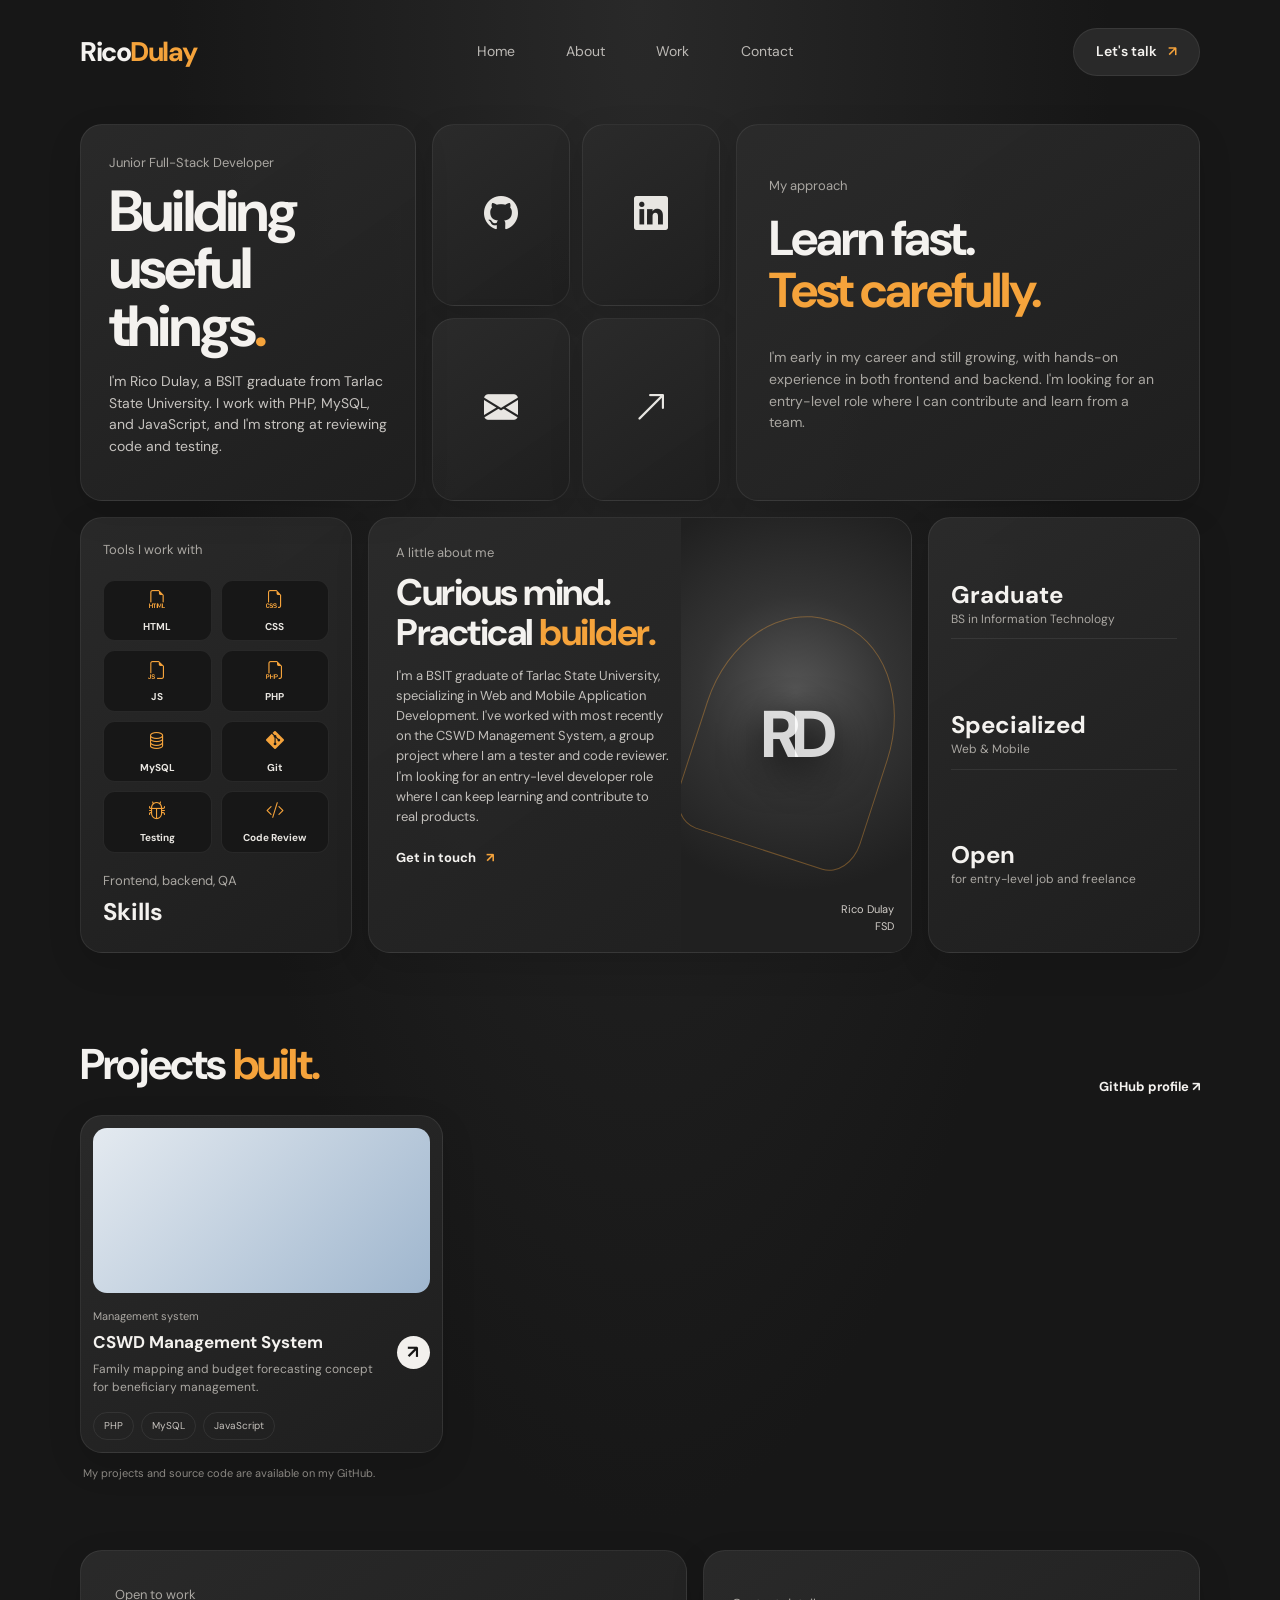
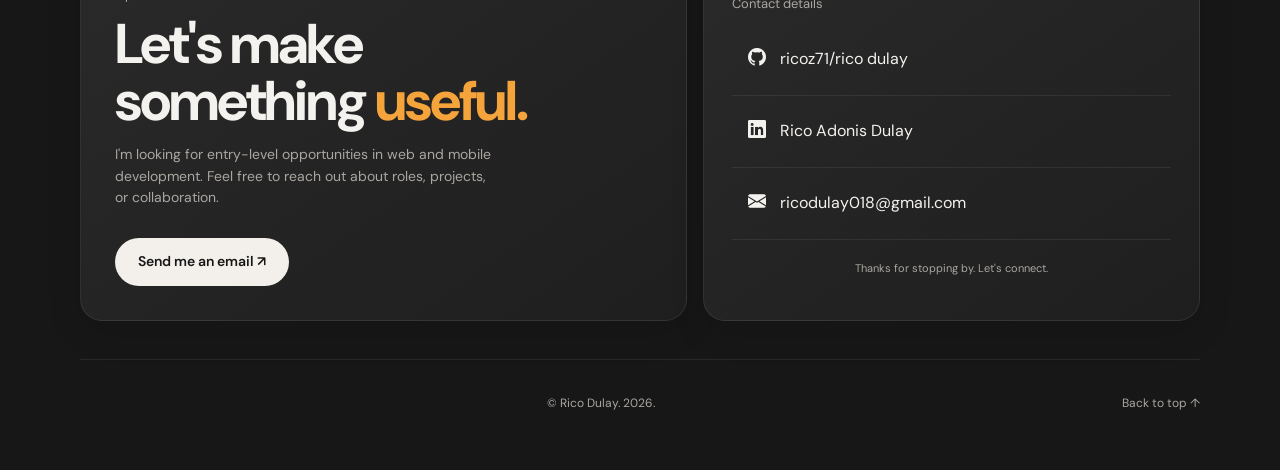
==== index.html @ 326ac839 "Renamed Home_Page.html to index.html" ====
<!DOCTYPE html>
<html lang="en">
<head>
  <meta charset="UTF-8">
  <meta name="viewport" content="width=device-width, initial-scale=1.0">
  <meta name="description" content="Rico Dulay — Full-Stack Developer portfolio. Explore selected projects, skills, and contact information.">
  <meta name="theme-color" content="#171717">
  <title>Rico Dulay | Full-Stack Developer</title>
  <link rel="preconnect" href="https://fonts.googleapis.com">
  <link rel="preconnect" href="https://fonts.gstatic.com" crossorigin>
  <link href="https://fonts.googleapis.com/css2?family=DM+Sans:wght@400;500;600;700;800&display=swap" rel="stylesheet">
  <link rel="stylesheet" href="https://cdn.jsdelivr.net/npm/bootstrap-icons@1.11.3/font/bootstrap-icons.min.css">
  <link rel="stylesheet" href="design.css">
</head>
<body>
  <header class="site-header">
    <a class="brand" href="#home" aria-label="Rico Dulay home">Rico<span>Dulay</span></a>
    <button class="menu-toggle" aria-label="Toggle navigation" aria-expanded="false">☰</button>
    <nav class="nav" aria-label="Main navigation">
      <a href="#home">Home</a>
      <a href="#about">About</a>
      <a href="#work">Work</a>
      <a href="#contact">Contact</a>
    </nav>
    <a class="talk-link" href="#contact">Let's talk <span>↗</span></a>
  </header>

    <main id="home" class="page-shell">
  <section class="hero-grid" aria-label="Introduction">
    <article class="card intro-card">
      <p class="eyebrow">Junior Full-Stack Developer</p>
      <h1>Building<br>useful things<span>.</span></h1>
      <p class="intro-copy">I'm Rico Dulay, a BSIT graduate from Tarlac State University. I work with PHP, MySQL, and JavaScript, and I'm strong at reviewing code and testing.</p>
    </article>

  <div class="social-grid" aria-label="Social links">
    <a class="card social-tile" href="https://github.com/ricoz71" target="_blank" rel="noopener noreferrer" aria-label="GitHub"><i class="bi bi-github"></i></a>
    <a class="card social-tile" href="https://www.linkedin.com/in/rico-adonis-dulay-2a77072b2/" target="_blank" rel="noopener noreferrer" aria-label="LinkedIn"><i class="bi bi-linkedin"></i></a>
    <a class="card social-tile" href="mailto:ricodulay018@gmail.com" aria-label="Email"><i class="bi bi-envelope-fill"></i></a>
    <a class="card social-tile" href="#work" aria-label="Projects"><i class="bi bi-arrow-up-right"></i></a>
  </div>

  <article class="card statement-card">
    <p class="eyebrow">My approach</p>
    <h2>Learn fast.<br><span>Test carefully.</span></h2>
    <p>I'm early in my career and still growing, with hands-on experience in both frontend and backend. I'm looking for an entry-level role where I can contribute and learn from a team.</p>
  </article>
</section>

    <section id="about" class="content-grid section-anchor">
      <article class="card skills-card">
  <p class="eyebrow">Tools I work with</p>
  <div class="skill-icons" aria-label="Technology skills">
    <span><i class="bi bi-filetype-html"></i>HTML</span>
    <span><i class="bi bi-filetype-css"></i>CSS</span>
    <span><i class="bi bi-filetype-js"></i>JS</span>
    <span><i class="bi bi-filetype-php"></i>PHP</span>
    <span><i class="bi bi-database"></i>MySQL</span>
    <span><i class="bi bi-git"></i>Git</span>
    <span><i class="bi bi-bug"></i>Testing</span>
    <span><i class="bi bi-code-slash"></i>Code Review</span>
  </div>
  <div class="card-bottom">
    <div><p class="eyebrow">Frontend, backend, QA</p><h3>Skills</h3></div>
  </div>
</article>

      <article class="card about-card">
        <div class="about-copy">
          <p class="eyebrow">A little about me</p>
          <h2>Curious mind.<br>Practical <span>builder.</span></h2>
          <p>I'm a BSIT graduate of Tarlac State University, specializing in Web and Mobile Application Development. 
            I've worked with most recently on the CSWD Management System, a group project where I am a tester and code reviewer. I'm looking for an entry-level developer role where I can keep learning and contribute to real products.</p>
          <a class="text-link" href="#contact">Get in touch <span>↗</span></a>
        </div>
        <div class="profile-art" aria-label="Decorative profile placeholder">
          <div class="profile-orbit"></div>
          <div class="profile-monogram">RD</div>
          <span class="profile-caption">Rico Dulay<br>FSD</span>
        </div>
      </article>

      <article class="card facts-card">
        <div class="fact"><strong>Graduate</strong><span>BS in Information Technology</span></div>
        <div class="fact"><strong>Specialized</strong><span>Web & Mobile</span></div>
        <div class="fact"><strong>Open</strong><span>for entry-level job and freelance  </span></div>
      </article>
    </section>

    <section id="work" class="work-section section-anchor">
      <div class="section-heading">
        <div><p class="eyebrow"></p><h2>Projects <span>built.</span></h2></div>
        <a class="text-link" href="https://github.com/ricoz71" target="_blank" rel="noopener noreferrer">GitHub profile ↗</a>
      </div>

      <div class="project-grid">
        <article class="card project-card">
          <div class="project-visual dashboard-visual">
            <!--add image sample para samps lang-->
          </div>
          <div class="project-info">
            <div><p class="eyebrow">Management system</p><h3>CSWD Management System</h3><p>Family mapping and budget forecasting concept for beneficiary management.</p></div>
            <a class="round-arrow small" href="https://github.com/" target="_blank" rel="noopener noreferrer" aria-label="View CSWD project">↗</a>
          </div>
          <div class="tags"><span>PHP</span><span>MySQL</span><span>JavaScript</span></div>
        </article>

        <!--<article class="card project-card">
          <div class="project-visual finance-visual">
            <div class="finance-label">MONTHLY OVERVIEW</div><div class="finance-total">₱ 24,580</div><div class="chart-bars"><i></i><i></i><i></i><i></i><i></i><i></i><i></i></div>
          </div>
          <div class="project-info">
            <div><p class="eyebrow">Personal project idea</p><h3>Personal Finance Tracker</h3><p>A dashboard concept for recording expenses and viewing spending trends.</p></div>
            <a class="round-arrow small" href="https://github.com/" target="_blank" rel="noopener noreferrer" aria-label="View finance project">↗</a>
          </div>
          <div class="tags"><span>HTML</span><span>CSS</span><span>JavaScript</span></div>
        </article> -->

      </div>
      <p class="project-note">My projects and source code are available on <a href="https://github.com/ricoz71" target="_blank" rel="noopener noreferrer">my GitHub</a>.</p>
    </section>

    <section id="contact" class="contact-grid section-anchor">
      <article class="card contact-intro">
        <p class="eyebrow">Open to work</p>
        <h2>Let's make<br>something <span>useful.</span></h2>
        <p>I'm looking for entry-level opportunities in web and mobile development. Feel free to reach out about roles, projects, or collaboration.</p>
        <a class="button button-light" href="mailto:ricodulay018@gmail.com">Send me an email ↗</a>
      </article>
      <article class="card contact-details">
        <p class="eyebrow">Contact details</p>
        <a href="https://github.com/ricoz71" target="_blank" rel="noopener noreferrer" aria-label="GitHub"><span class="contact-icon"> <i class="bi bi-github"></i></span><span>ricoz71/rico dulay</span></a>
        <a href="https://www.linkedin.com/in/rico-adonis-dulay-2a77072b2/" target="_blank" rel="noopener noreferrer" aria-label="LinkedIn"><span class="contact-icon"><i class="bi bi-linkedin"></i></span><span>Rico Adonis Dulay</span></a>
        <a href="mailto:ricodulay018@gmail.com" aria-label="Email"><span class="contact-icon"><i class="bi bi-envelope-fill"></i></span><span>ricodulay018@gmail.com</span></a>
        <p class="availability">Thanks for stopping by. Let's connect.</p>
      </article>
    </section>
  </main>

  <footer class="site-footer">
    <a><span></span></a>
    <p>© <span id="year"></span> Rico Dulay. 2026.</p>
    <a href="#home">Back to top ↑</a>
  </footer>
  <script src="script.js"></script>
</body>
</html>
---- design.css ----
@import url('https://fonts.googleapis.com/css2?family=DM+Sans:wght@400;500;600;700;800&display=swap');

:root {
  --bg: #171717;
  --panel: #222222;
  --panel-soft: #292929;
  --border: rgba(255, 255, 255, .075);
  --text: #f4f2ef;
  --muted: #aaa7a2;
  --accent: #f5a33b;
  --radius: 22px;
}

* {
  box-sizing: border-box;
}

html {
  scroll-behavior: smooth;
  scroll-padding-top: 100px;
}

body {
  margin: 0;
  background: radial-gradient(ellipse at 50% 0%, #292929 0, var(--bg) 52%);
  color: var(--text);
  font-family: 'DM Sans', sans-serif;
  line-height: 1.55;
}

a {
  color: inherit;
  text-decoration: none;
}

.site-header {
  width: min(1120px, calc(100% - 48px));
  margin: 28px auto 48px;
  display: flex;
  align-items: center;
  justify-content: space-between;
  gap: 24px;
}

.brand {
  font-size: 27px;
  font-weight: 800;
  letter-spacing: -1.5px;
}

.brand span,
h1 span,
h2 span {
  color: var(--accent);
}

.nav {
  display: flex;
  align-items: center;
  gap: clamp(20px, 4vw, 58px);
  color: #bcb9b5;
  font-size: 14px;
}

.nav a,
.talk-link,
.text-link,
.site-footer a {
  transition: color .2s ease, background .2s ease;
}

.nav a:hover,
.text-link:hover,
.site-footer a:hover {
  color: var(--accent);
}

.talk-link,
.button {
  border: 1px solid var(--border);
  border-radius: 999px;
  padding: 12px 22px;
  font-size: 14px;
  font-weight: 600;
  background: #292929;
}

.talk-link span {
  color: var(--accent);
  margin-left: 8px;
}

.menu-toggle {
  display: none;
  color: white;
  background: none;
  border: 0;
  font-size: 24px;
}

.page-shell {
  width: min(1120px, calc(100% - 48px));
  margin: 0 auto;
}

.card {
  background:
    linear-gradient(145deg, rgba(43, 43, 43, .96), rgba(31, 31, 31, .98));
  border: 1px solid var(--border);
  border-radius: var(--radius);
  box-shadow: 0 12px 35px rgba(0, 0, 0, .12);
}

.hero-grid {
  display: grid;
  grid-template-columns: 1.05fr .9fr 1.45fr;
  gap: 16px;
}

.intro-card {
  min-height: 310px;
  padding: 28px;
  position: relative;
}

.eyebrow {
  color: var(--muted);
  font-size: 13px;
  margin: 0 0 10px;
}

h1 {
  font-size: clamp(38px, 5vw, 58px);
  line-height: .99;
  letter-spacing: -2.8px;
  margin: 10px 0 16px;
}

.intro-copy {
  color: #c7c4c0;
  font-size: 14px;
  max-width: 330px;
}

.round-arrow {
  display: inline-grid;
  place-items: center;
  width: 38px;
  height: 38px;
  background: #f2f0ed;
  color: #161616;
  border-radius: 50%;
  font-size: 21px;
  font-weight: 700;
}

.intro-card .round-arrow {
  position: absolute;
  right: 24px;
  bottom: 22px;
}

.round-arrow:hover {
  background: var(--accent);
  transform: translateY(-2px);
}

.social-grid {
  display: grid;
  grid-template-columns: 1fr 1fr;
  gap: 12px;
}

.social-tile {
  display: grid;
  place-items: center;
  min-height: 148px;
  font-size: 34px;
  font-weight: 700;
  color: #e8e6e2;
  transition: background .2s, transform .2s;
}

.social-tile:hover {
  background: #353535;
  transform: translateY(-3px);
}

.statement-card {
  padding: 28px 32px;
  display: flex;
  flex-direction: column;
  justify-content: center;
  min-height: 310px;
}

.statement-card h2 {
  font-size: clamp(31px, 4vw, 49px);
  letter-spacing: -2px;
  line-height: 1.08;
  margin: 5px 0 16px;
}

.statement-card p:last-child {
  color: var(--muted);
  max-width: 430px;
  font-size: 14px;
}

.content-grid {
  display: grid;
  grid-template-columns: .8fr 1.6fr .8fr;
  gap: 16px;
  margin-top: 16px;
}

.skills-card {
  padding: 22px;
  display: flex;
  flex-direction: column;
  justify-content: space-between;
  min-height: 270px;
}

.skill-icons {
  display: grid;
  grid-template-columns: repeat(2, 1fr);
  gap: 9px;
  margin: 10px 0 18px;
}

.skill-icons span {
  display: flex;
  flex-direction: column;
  align-items: center;
  justify-content: center;
  gap: 4px;
  min-height: 58px;
  padding: 6px 2px;
  border-radius: 12px;
  background: #171717;
  border: 1px solid var(--border);
  color: #e9e6e1;
  font-size: 10px;
  font-weight: 700;
  text-align: center;
}

.skill-icons i {
  font-size: 18px;
  color: var(--accent);
}

.card-bottom {
  display: flex;
  align-items: end;
  justify-content: space-between;
}

.card-bottom h3 {
  font-size: 24px;
  margin: -8px 0 0;
}

.round-arrow.small {
  width: 33px;
  height: 33px;
  font-size: 18px;
  flex: 0 0 auto;
}

.about-card {
  display: grid;
  grid-template-columns: 1.15fr .85fr;
  overflow: hidden;
  min-height: 270px;
}

.about-copy {
  padding: 25px 10px 24px 27px;
}

.about-copy h2 {
  font-size: clamp(26px, 3vw, 37px);
  line-height: 1.08;
  letter-spacing: -1.5px;
  margin: 7px 0 12px;
}

.about-copy>p:not(.eyebrow) {
  color: #c2bfbb;
  font-size: 13px;
}

.text-link {
  display: inline-flex;
  gap: 10px;
  align-items: center;
  font-size: 13px;
  font-weight: 700;
  margin-top: 8px;
}

.text-link span {
  color: var(--accent);
}

.profile-art {
  position: relative;
  overflow: hidden;
  display: grid;
  place-items: center;
  background: radial-gradient(circle at 50% 40%, #555 0, #333 34%, #202020 70%);
}

.profile-orbit {
  width: 190px;
  height: 240px;
  border: 1px solid rgba(245, 163, 59, .35);
  border-radius: 48% 48% 15% 15%;
  transform: rotate(18deg);
  position: absolute;
}

.profile-monogram {
  font-size: 66px;
  font-weight: 800;
  letter-spacing: -7px;
  color: rgba(255, 255, 255, .82);
  text-shadow: 0 12px 40px #000;
}

.profile-caption {
  position: absolute;
  bottom: 17px;
  right: 17px;
  font-size: 11px;
  color: #d0ccc7;
  text-align: right;
}

.facts-card {
  padding: 22px;
  display: flex;
  flex-direction: column;
  justify-content: space-around;
}

.fact {
  border-bottom: 1px solid var(--border);
  padding: 10px 0;
  display: flex;
  flex-direction: column;
}

.fact:last-child {
  border: 0;
}

.fact strong {
  font-size: 24px;
  line-height: 1.2;
}

.fact span {
  color: var(--muted);
  font-size: 12px;
}

.work-section {
  margin-top: 68px;
}

.section-heading {
  display: flex;
  align-items: end;
  justify-content: space-between;
  margin-bottom: 18px;
}

.section-heading h2 {
  margin: 0;
  font-size: clamp(30px, 4vw, 43px);
  letter-spacing: -1.8px;
}

.project-grid {
  display: grid;
  grid-template-columns: repeat(3, 1fr);
  gap: 16px;
}

.project-card {
  padding: 12px;
}

.project-visual {
  height: 165px;
  border-radius: 14px;
  overflow: hidden;
  position: relative;
  margin-bottom: 15px;
}

.dashboard-visual {
  background: linear-gradient(135deg, #e4eaf0, #9fb6ce);
  display: flex;
  padding: 14px;
  gap: 10px;
}

.mock-sidebar {
  width: 19%;
  border-radius: 5px;
  background: #243d5b;
}

.mock-content {
  flex: 1;
  display: grid;
  grid-template-columns: repeat(3, 1fr);
  grid-template-rows: 22px 1fr;
  gap: 8px;
}

.mock-content i {
  background: #fff;
  border-radius: 5px;
}

.mock-content b {
  background: linear-gradient(0deg, #8db3d7 20%, #fff 20%);
  border-radius: 5px;
}

.finance-visual {
  background: linear-gradient(135deg, #25213b, #4a3c73);
  padding: 22px;
}

.finance-label {
  color: #d2c9e8;
  font-size: 10px;
  letter-spacing: 1.5px;
}

.finance-total {
  font-size: 31px;
  font-weight: 800;
  margin-top: 7px;
}

.chart-bars {
  height: 55px;
  display: flex;
  align-items: end;
  gap: 9px;
  margin-top: 8px;
}

.chart-bars i {
  flex: 1;
  background: #f5a33b;
  border-radius: 5px 5px 0 0;
}

.chart-bars i:nth-child(1) {
  height: 40%;
}

.chart-bars i:nth-child(2) {
  height: 65%;
}

.chart-bars i:nth-child(3) {
  height: 48%;
}

.chart-bars i:nth-child(4) {
  height: 85%;
}

.chart-bars i:nth-child(5) {
  height: 60%;
}

.chart-bars i:nth-child(6) {
  height: 95%;
}

.chart-bars i:nth-child(7) {
  height: 75%;
}

.shop-visual {
  background: linear-gradient(120deg, #e7dfd2, #b9a58e);
  display: grid;
  place-items: center;
}

.shop-product {
  position: relative;
  z-index: 1;
  color: #29231e;
  font-size: 13px;
  letter-spacing: 5px;
  text-align: center;
}

.shop-product strong {
  font-size: 64px;
  letter-spacing: -5px;
}

.shop-circle {
  width: 140px;
  height: 140px;
  border-radius: 50%;
  background: #f5a33b;
  position: absolute;
  right: 25px;
  top: 15px;
  opacity: .75;
}

.project-info {
  display: flex;
  justify-content: space-between;
  gap: 12px;
  align-items: center;
}

.project-info h3 {
  font-size: 17px;
  margin: 0 0 5px;
}

.project-info p:not(.eyebrow) {
  font-size: 12px;
  color: var(--muted);
  margin: 0;
}

.project-info .eyebrow {
  font-size: 11px;
  margin-bottom: 3px;
}

.tags {
  display: flex;
  flex-wrap: wrap;
  gap: 7px;
  margin-top: 15px;
}

.tags span {
  border: 1px solid var(--border);
  border-radius: 99px;
  padding: 5px 10px;
  color: #c6c2bd;
  font-size: 10px;
}

.project-note {
  color: #898681;
  font-size: 11px;
  margin: 12px 3px 0;
}

.contact-grid {
  display: grid;
  grid-template-columns: 1.1fr .9fr;
  gap: 16px;
  margin-top: 68px;
}

.contact-intro {
  padding: 34px;
  min-height: 270px;
}

.contact-intro h2 {
  font-size: clamp(38px, 5vw, 56px);
  line-height: 1.02;
  letter-spacing: -2px;
  margin: 10px 0 15px;
}

.contact-intro>p:not(.eyebrow) {
  color: var(--muted);
  max-width: 380px;
  font-size: 14px;
}

.button {
  display: inline-block;
  margin-top: 15px;
}

.button-light {
  color: #171717;
  background: #f3f0eb;
  border-color: transparent;
}

.button-light:hover {
  background: var(--accent);
}

.contact-details {
  padding: 28px;
  display: flex;
  flex-direction: column;
  justify-content: center;
}

.contact-details > a {
  display: flex;
  align-items: center;
  gap: 14px;
  padding: 13px 16px;
  min-height: 23%;
  border-bottom: 1px solid var(--border);
}

.contact-icon {
  font-size: 18px;
  flex: 0 0 auto;
}

.contact-details b,
.contact-details small {
  display: block;
}

.contact-details b {
  font-size: 13px;
}

.contact-details small {
  color: var(--muted);
  font-size: 11px;
}

.availability {
  text-align: center;
  color: var(--muted);
  font-size: 11px;
  margin: 20px 0 0;
}

.site-footer {
  width: min(1120px, calc(100% - 48px));
  margin: 38px auto 24px;
  padding: 22px 0;
  border-top: 1px solid var(--border);
  display: flex;
  align-items: center;
  justify-content: space-between;
  gap: 18px;
  color: var(--muted);
  font-size: 12px;
}

.site-footer .brand {
  color: var(--text);
  font-size: 22px;
}

.section-anchor {
  scroll-margin-top: 28px;
}

@media (max-width: 850px) {
  .hero-grid {
    grid-template-columns: 1fr 1fr;
  }

  .statement-card {
    grid-column: 1 / -1;
    min-height: 220px;
  }

  .content-grid {
    grid-template-columns: 1fr 1.5fr;
  }

  .facts-card {
    grid-column: 1 / -1;
    flex-direction: row;
  }

  .fact {
    flex: 1;
    border-bottom: 0;
    border-right: 1px solid var(--border);
    padding: 8px 16px;
  }

  .fact:last-child {
    border-right: 0;
  }

  .project-grid {
    grid-template-columns: 1fr 1fr;
  }

  .project-card:last-child {
    grid-column: 1 / -1;
  }
}

@media (max-width: 600px) {
  .site-header {
    margin: 18px auto 28px;
    flex-wrap: wrap;
  }

  .menu-toggle {
    display: block;
    margin-left: auto;
  }

  .talk-link {
    padding: 9px 14px;
  }

  .nav {
    display: none;
    order: 4;
    width: 100%;
    padding: 14px;
    background: #222;
    border: 1px solid var(--border);
    border-radius: 14px;
    justify-content: space-around;
    gap: 10px;
  }

  .nav.open {
    display: flex;
  }

  .page-shell,
  .site-header,
  .site-footer {
    width: min(100% - 28px, 520px);
  }

  .hero-grid,
  .content-grid,
  .contact-grid {
    grid-template-columns: 1fr;
  }

  .intro-card {
    min-height: 285px;
  }

  .social-grid {
    grid-template-columns: repeat(4, 1fr);
  }

  .social-tile {
    min-height: 78px;
    font-size: 24px;
  }

  .statement-card {
    grid-column: auto;
    min-height: 220px;
  }

  .about-card {
    grid-template-columns: 1fr;
  }

  .profile-art {
    min-height: 180px;
  }

  .facts-card {
    grid-column: auto;
  }

  .fact {
    padding: 8px;
  }

  .fact strong {
    font-size: 19px;
  }

  .work-section,
  .contact-grid {
    margin-top: 48px;
  }

  .section-heading {
    align-items: start;
    gap: 12px;
    flex-direction: column;
  }

  .project-grid {
    grid-template-columns: 1fr;
  }

  .project-card:last-child {
    grid-column: auto;
  }

  .project-visual {
    height: 185px;
  }

  .contact-intro {
    padding: 27px;
  }

  .site-footer {
    flex-wrap: wrap;
  }

  .site-footer p {
    order: 3;
    width: 100%;
    margin: 0;
  }
}
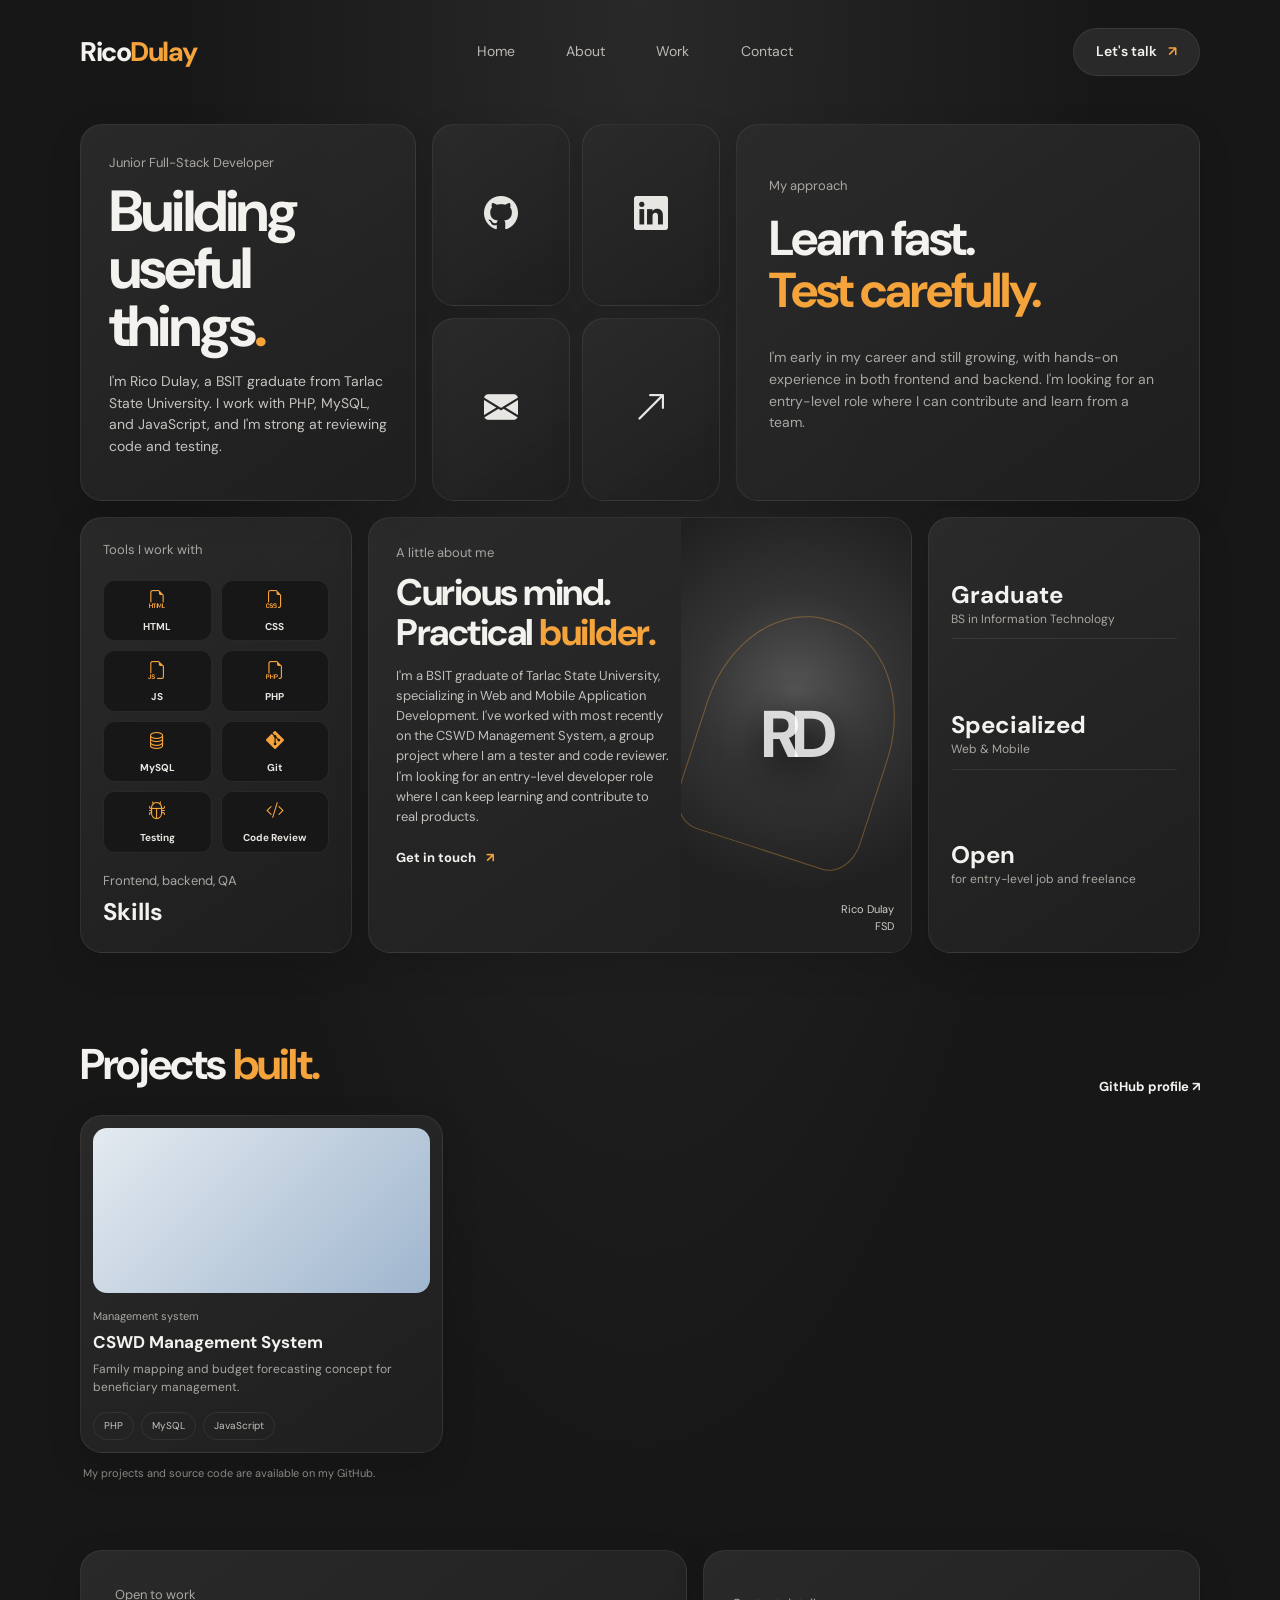
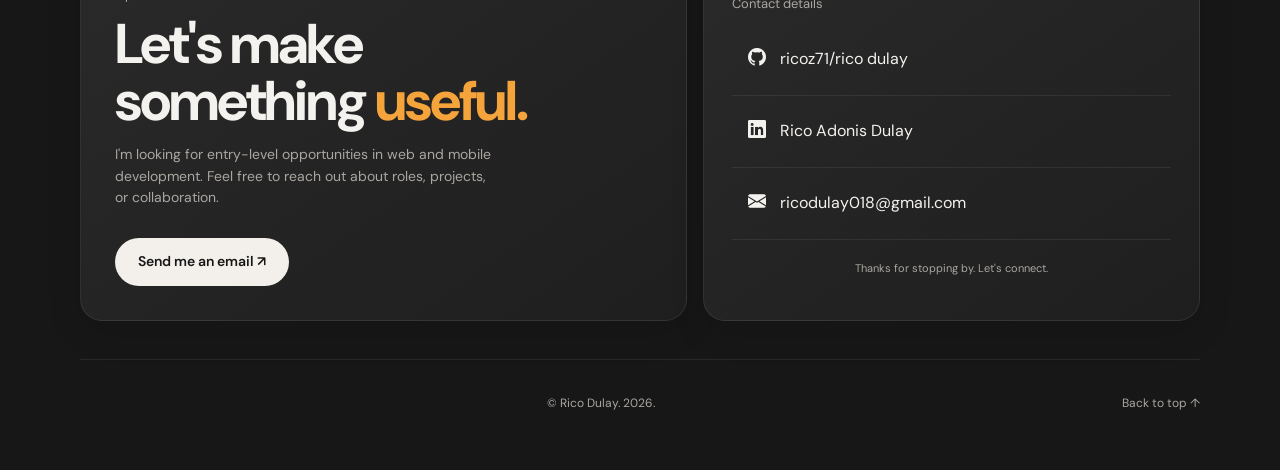
==== commit ceeb46bd: "Update index.html" ====
--- a/index.html
+++ b/index.html
@@ -100,7 +100,6 @@
           </div>
           <div class="project-info">
             <div><p class="eyebrow">Management system</p><h3>CSWD Management System</h3><p>Family mapping and budget forecasting concept for beneficiary management.</p></div>
-            <a class="round-arrow small" href="https://github.com/" target="_blank" rel="noopener noreferrer" aria-label="View CSWD project">↗</a>
           </div>
           <div class="tags"><span>PHP</span><span>MySQL</span><span>JavaScript</span></div>
         </article>
